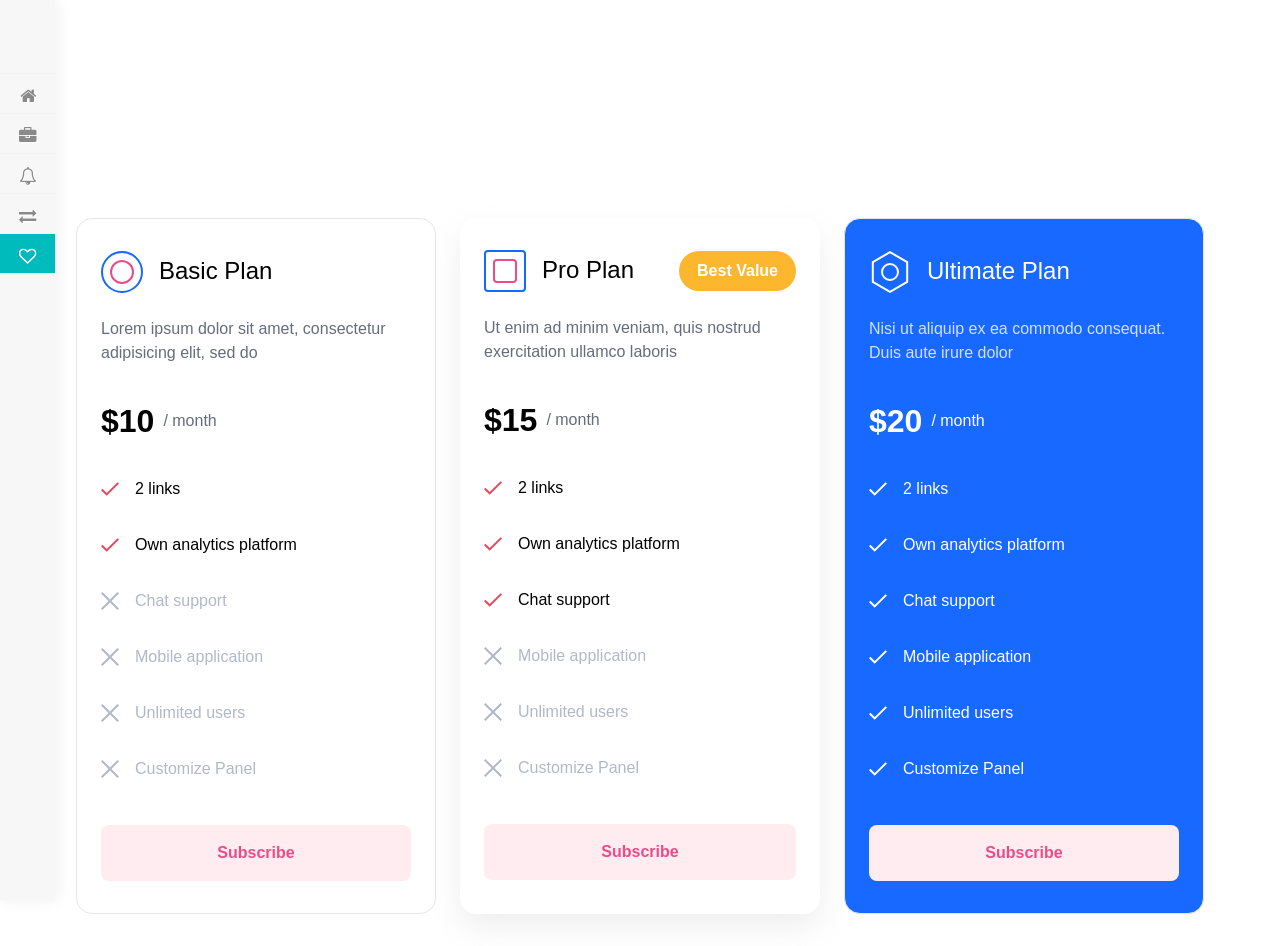
==== subscription.html @ 183d1457 "init" ====
<!DOCTYPE html><html class="menu">
<html>

<head>

<meta charset="utf-8"/>
<meta http-equiv="X-UA-Compatible" content=="IE=edge"/>
<meta name="google" value="notranslate"/>
<title>Subscription page</title>

<style>
    @import url("https://fonts.googleapis.com/css2?family=Inter:wght@400;500;600;700&display=swap");
    :root {
        --baseColor: #656c7c;
        --baseSize: 16px;
        --baseLineHeight: 1.5;
        --fontFamily: Inter, sans-serif;
        --pink: #ea4c89;
        --pinkLight: #ffecf0;
        --blue: #1769ff;
        --redTick: url("data:image/svg+xml,%3Csvg width='18' height='14' fill='none' xmlns='http://www.w3.org/2000/svg'%3E%3Cpath d='M16.552.134 5.717 10.97 1.448 6.701 0 8.149l5.717 5.717L18 1.583 16.552.134Z' fill='%23EA455F'/%3E%3C/svg%3E%0A");
        --whiteTick: url("data:image/svg+xml,%3Csvg width='18' height='14' fill='none' xmlns='http://www.w3.org/2000/svg'%3E%3Cpath d='M16.552.134 5.717 10.97 1.448 6.701 0 8.149l5.717 5.717L18 1.583 16.552.134Z' fill='%23FFFFFF'/%3E%3C/svg%3E%0A");
        --close: url("data:image/svg+xml,%3Csvg width='18' height='18' fill='none' xmlns='http://www.w3.org/2000/svg'%3E%3Cpath d='M18 1.414 16.586 0 9 7.586 1.414 0 0 1.414 7.586 9 0 16.586 1.414 18 9 10.414 16.586 18 18 16.586 10.414 9 18 1.414Z' fill='%23B1B8C9'/%3E%3C/svg%3E");
        --entpIcon: url("data:image/svg+xml,%3Csvg width='42' height='42' fill='none' xmlns='http://www.w3.org/2000/svg'%3E%3Cpath d='M3.813 11.077 21 1.155l17.187 9.922v19.846L21 40.845 3.813 30.923V11.077Z' stroke='%23fff' stroke-width='2'/%3E%3Ccircle cx='21' cy='21' r='8' stroke='%23fff' stroke-width='2'/%3E%3C/svg%3E");
    }

    * {
        box-sizing: border-box;
    }

    html {
        color: var(--baseColor);
        font-family: var(--fontFamily);
        font-size: var(--baseSize);
        line-height: var(--baseLineHeight);
    }

    body {
        margin: 0;
    }

    .plans {
        width: 96%;
        max-width: 1128px;
        margin: 0 auto;
    }
    .plans__container {
        padding: 1rem 0 2rem;
    }

    .plansHero {
        text-align: center;
        padding: 5rem 0 4.5rem;
        line-height: 0.7;
    }
    .plansHero__title {
        font-weight: 700;
        font-size: 2rem;
        margin: 0 0 1rem 0;
        color: #000;
    }
    .plansHero__subtitle {
        margin: 0;
    }

    .planItem {
        --border: 1px solid #e6e6e6;
        --bgColor: #fff;
        --boxShadow: none;
        background-color: var(--bgColor);
        border: var(--border);
        border-radius: 1rem;
        box-shadow: var(--boxShadow);
        padding: 2rem 1.5rem;
        display: inline-flex;
        flex-direction: column;
    }
    .planItem__container {
        --direction: column;
        display: grid;
        grid-auto-flow: var(--direction);
        grid-auto-columns: 1fr;
        gap: 1.5rem;
    }
    .planItem .price {
        --priceMargin: 2rem 0;
    }
    .planItem--pro {
        --border: 0;
        --boxShadow: 0px 14px 30px rgba(204, 204, 204, 0.32);
    }
    .planItem--pro .label {
        --labelBg: #fdb72e;
        --labelColor: #fff;
    }
    .planItem--entp {
        --bgColor: var(--blue);
    }
    .planItem--entp .card {
        --titleColor: #fff;
        --descColor: rgb(255 255 255 / 80%);
    }
    .planItem--entp .card__icon {
        background-image: var(--entpIcon);
        background-size: cover;
    }
    .planItem--entp .price,
    .planItem--entp .featureList {
        --color: #fff;
    }
    .planItem--entp .featureList {
        --icon: var(--whiteTick);
    }
    .planItem .button {
        margin-top: auto;
    }

    .button {
        --bgColor: var(--pinkLight);
        --color: var(--pink);
        --shadowColor: rgb(234 76 137 / 30%);
        --outline: var(--pink);
        border-radius: 0.5rem;
        display: block;
        width: 100%;
        padding: 1rem 1.5rem;
        border: 0;
        line-height: inherit;
        font-family: inherit;
        font-size: 1rem;
        font-weight: 600;
        background-color: var(--bgColor);
        color: var(--color);
        cursor: pointer;
        transition: all 0.1s ease-in-out;
        -webkit-user-select: none;
        -moz-user-select: none;
        -ms-user-select: none;
        user-select: none;
    }
    .button--pink {
        --bgColor: var(--pink);
        --color: #fff;
        --shadowColor: rgb(234 76 137 / 50%);
    }
    .button--white {
        --bgColor: #fff;
        --shadowColor: rgb(255 255 255 / 30%);
        --outline: #fff;
    }
    .button:hover {
        transform: translateY(-2px);
        box-shadow: 0px 6px 10px var(--shadowColor);
    }
    .button:focus-visible {
        outline-offset: 2px;
        outline: 2px solid var(--outline);
    }

    .card {
        --titleColor: #000;
        --descColor: var(--baseColor);
    }
    .card__header {
        display: flex;
        gap: 1rem;
        align-items: center;
    }
    .card__icon {
        width: 2.625rem;
        height: 2.625rem;
    }
    .card h2 {
        color: var(--titleColor);
        font-size: 1.5rem;
        line-height: 1.2;
        font-weight: 400;
        margin: 0;
        flex-grow: 1;
    }
    .card__desc {
        margin: 1.5rem 0 0;
        color: var(--descColor);
    }

    .label {
        --labelColor: var(--baseColor);
        --labelBg: #e5e5e5;
        font-weight: 600;
        line-height: 1.25;
        font-size: 1rem;
        text-align: center;
        padding: 0.625rem 1.125rem;
        border-radius: 2rem;
        -webkit-user-select: none;
        -moz-user-select: none;
        -ms-user-select: none;
        user-select: none;
        background-color: var(--labelBg);
        color: var(--labelColor);
    }

    .price {
        --color: #000;
        --priceMargin: 0;
        display: flex;
        color: var(--color);
        align-items: center;
        gap: 0.5625rem;
        font-weight: 600;
        font-size: 2rem;
        margin: var(--priceMargin);
    }
    .price span {
        font-size: 1rem;
        font-weight: 400;
        color: var(--baseColor);
    }

    .featureList {
        --color: #000;
        --icon: var(--redTick);
        --height: 0.875rem;
        margin: 0 0 2.75rem;
        padding: 0;
        font-weight: 500;
    }
    .featureList li {
        color: var(--color);
        margin-bottom: 2rem;
        display: flex;
        align-items: center;
        gap: 1rem;
    }
    .featureList li:before {
        content: "";
        background-image: var(--icon);
        background-size: cover;
        display: block;
        width: 1.125rem;
        height: var(--height);
    }
    .featureList li:last-child {
        margin-bottom: 0;
    }
    .featureList li.disabled {
        --color: #b1b8c9;
        --height: 1.125rem;
        --icon: var(--close);
    }

    .symbol {
        --big: 2.625rem;
        --small: 1.5rem;
        --radius: 0.25rem;
        border: 2px solid var(--blue);
        width: var(--big);
        height: var(--big);
        border-radius: var(--radius);
        position: relative;
    }
    .symbol--rounded {
        --radius: 2rem;
    }
    .symbol:after {
        content: "";
        box-sizing: border-box;
        display: block;
        position: absolute;
        border: 2px solid var(--pink);
        width: var(--small);
        height: var(--small);
        border-radius: var(--radius);
        top: 50%;
        left: 50%;
        transform: translate(-50%, -50%);
    }

    @media screen and (max-width: 640px) {
        .plans {
            max-width: 480px;
            width: 90%;
        }

        .planItem__container {
            --direction: row;
        }
    }
    @media screen and (min-width: 641px) and (max-width: 768px) {
        :root {
            --baseSize: 12px;
        }
    }
    @media screen and (min-width: 769px) and (max-width: 1080px) {
        :root {
            --baseSize: 14px;
        }
    }
</style>
<script src="https://js.stripe.com/v3/"></script>

<link rel="stylesheet" type="text/css" href="css/menu.css">
<link rel="stylesheet" type="text/css" href="https://netdna.bootstrapcdn.com/font-awesome/4.0.3/css/font-awesome.css" rel="stylesheet">


</head>
<body>

    <section class="plans__container">
        <div class="plans">
            <div class="plansHero">
                <h1 class="plansHero__title" style="color: white !important">Bill24 subscription pricing.</h1>
                <p class="plansHero__subtitle">No contracts. No suprise fees.</p>
            </div>
            <!-- <form method="POST" action="/create-customer-portal-session">
                <button class="button" type="submit">Manage Customer Portal</button>
            </form>
            <br> -->
            <div class="planItem__container">
                <!--free plan starts -->
                <div class="planItem planItem--free">

                    <div class="card">
                        <div class="card__header">
                            <div class="card__icon symbol symbol--rounded"></div>
                            <h2>Basic Plan</h2>
                        </div>
                        <div class="card__desc">Lorem ipsum dolor sit amet, consectetur adipisicing elit, sed do</div>
                    </div>

                    <div class="price">$10<span>/ month</span></div>

                    <ul class="featureList">
                        <li>2 links</li>
                        <li>Own analytics platform</li>
                        <li class="disabled">Chat support</li>
                        <li class="disabled">Mobile application</li>
                        <li class="disabled">Unlimited users</li>
                        <li class="disabled">Customize Panel</li>
                    </ul>
                    <form action="/create-checkout-session" method="POST">
                        <!-- Add a hidden field with the lookup_key of your Price -->
                        <input type="hidden" name="lookup_key" value="basic_monthly" />
                        <button class="button" id="checkout-and-portal-button" type="submit">Subscribe</button>
                      </form>
                </div>
                <!--free plan ends -->

                <!--pro plan starts -->
                <div class="planItem planItem--pro">
                    <div class="card">
                        <div class="card__header">
                            <div class="card__icon symbol"></div>
                            <h2>Pro Plan</h2>
                            <div class="card__label label">Best Value</div>
                        </div>
                        <div class="card__desc">Ut enim ad minim veniam, quis nostrud exercitation ullamco laboris</div>
                    </div>

                    <div class="price">$15<span>/ month</span></div>

                    <ul class="featureList">
                        <li>2 links</li>
                        <li>Own analytics platform</li>
                        <li>Chat support</li>
                        <li class="disabled">Mobile application</li>
                        <li class="disabled">Unlimited users</li>
                        <li class="disabled">Customize Panel</li>
                    </ul>
                    <form action="/create-checkout-session" method="POST">
                        <!-- Add a hidden field with the lookup_key of your Price -->
                        <input type="hidden" name="lookup_key" value="pro_monthly" />
                        <button class="button" id="checkout-and-portal-button" type="submit">Subscribe</button>
                    </form>
<!--                    <button class="button button&#45;&#45;pink">Subscirbe</button>-->
                </div>
                <!--pro plan ends -->

                <!--entp plan starts -->
                <div class="planItem planItem--entp">
                    <div class="card">
                        <div class="card__header">
                            <div class="card__icon"></div>
                            <h2>Ultimate Plan</h2>
                        </div>
                        <div class="card__desc">Nisi ut aliquip ex ea commodo consequat. Duis aute irure dolor</div>
                    </div>

                    <div class="price">$20<span style="color: #ffffff">/ month</span></div>

                    <ul class="featureList">
                        <li>2 links</li>
                        <li>Own analytics platform</li>
                        <li>Chat support</li>
                        <li>Mobile application</li>
                        <li>Unlimited users</li>
                        <li>Customize Panel</li>
                    </ul>
                    <form action="/create-checkout-session" method="POST">
                        <!-- Add a hidden field with the lookup_key of your Price -->
                        <input type="hidden" name="lookup_key" value="ultimate_monthly" />
                        <button class="button" id="checkout-and-portal-button" type="submit">Subscribe</button>
                    </form>
<!--                    <button class="button button&#45;&#45;white">Subscribe</button>-->
                </div>
                <!--entp plan ends -->

            </div>
        </div>
    </section>

</div><nav class="main-menu">


  
 <div>
    <a class="logo" href="http://startific.com">
    </a> 
  </div> 
<div class="settings"></div>
<div class="scrollbar" id="style-1">
      
<ul>
  
<li>                                   
<a href="./index.html">
<i class="fa fa-home fa-lg"></i>
<span class="nav-text">Home</span>
</a>
</li>   
    
<li>                                 
    <a href="./new-business.html">
    <i class="fa fa-briefcase fa-lg"></i>
    <span class="nav-text">New Business</span>
    </a>
    </li>   
    
        
    <li>                                 
    <a href="./notification.html">
    <i class="fa fa-bell-o fa-lg"></i>
    <span class="nav-text">Notifications</span>
    </a>
    </li>
    
    <li>                                 
        <a href="./transaction.html">
        <i class="fa fa-exchange fa-lg"></i>
        <span class="nav-text">Report</span>
        </a>
        </li>   
  
  


 
<form action="/subscription.html" method="post">
    <li class="active">
        <a href="./subscription.html">
        <i class="fa fa-heart-o fa-lg"></i>
        <span class="nav-text">Pricing</span>          
        <span class="share"> 
        
        
        <div class="addthis_default_style addthis_32x32_style">
          
        <div style="position:absolute;
        margin-left: 56px;top:3px;"> 
        </li>
</form>
</ul>
        </nav>
</body>
</html>
---- css/menu.css ----
body
{
  margin:0px;
  padding:0px;
	font-family: "Open Sans", arial;
	background:url('https://static.tumblr.com/94eb957a00fd03c0c2f7d26decd71578/u1rhacw/osAmyyh1q/tumblr_static_tumblr_static_gaussian_blur_gradient_desktop_1680x943_wallpaper-393751.jpg');
	color:#fff;
	font-weight:300;

}


@import url(//netdna.bootstrapcdn.com/font-awesome/4.0.3/css/font-awesome.css);
@import url(https://fonts.googleapis.com/css?family=Titillium+Web:300);

.logo{
  
}

.settings {
  
  height:73px; 
  float:left;
  background:url( https://s3.postimg.org/bqfooag4z/startific.jpg);
  background-repeat:no-repeat;
  width:250px;
  margin:0px;
 text-align: center;
font-size:20px;
font-family: 'Strait', sans-serif;

}






/* ScrolBar  */
.scrollbar
{

height: 90%;
width: 100%;
overflow-y: hidden;
overflow-x: hidden;
}

.scrollbar:hover
{

height: 90%;
width: 100%;
overflow-y: scroll;
overflow-x: hidden;
}

/* Scrollbar Style */ 



#style-1::-webkit-scrollbar-track
{
border-radius: 2px;
}

#style-1::-webkit-scrollbar
{
width: 5px;
background-color: #F7F7F7;
}

#style-1::-webkit-scrollbar-thumb
{
border-radius: 10px;
-webkit-box-shadow: inset 0 0 6px rgba(0,0,0,.3);
background-color: #BFBFBF;
}
/* Scrollbar End */ 




.fa-lg {
font-size: 1em;
  
}
.fa {
position: relative;
display: table-cell;
width: 55px;
height: 36px;
text-align: center;
top:12px; 
font-size:20px;

}



.main-menu:hover, nav.main-menu.expanded {
width:250px;
overflow:hidden;
opacity:1;

}

.main-menu {
background:#F7F7F7;
position:absolute;
top:0;
bottom:0;
height:100%;
left:0;
width:55px;
overflow:hidden;
-webkit-transition:width .2s linear;
transition:width .2s linear;
-webkit-transform:translateZ(0) scale(1,1);
box-shadow: 1px 0 15px rgba(0, 0, 0, 0.07);
  opacity:1;
}

.main-menu>ul {
margin:7px 0;

}

.main-menu li {
position:relative;
display:block;
width:250px;
  


}

.main-menu li>a {
position:relative;
width:255px;
display:table;
border-collapse:collapse;
border-spacing:0;
color:#8a8a8a;
font-size: 13px;
text-decoration:none;
-webkit-transform:translateZ(0) scale(1,1);
-webkit-transition:all .14s linear;
transition:all .14s linear;
font-family: 'Strait', sans-serif;
border-top:1px solid #f2f2f2;

text-shadow: 1px 1px 1px  #fff;  
}



.main-menu .nav-icon {
  
position:relative;
display:table-cell;
width:55px;
height:36px;
text-align:center;
vertical-align:middle;
font-size:18px;

}

.main-menu .nav-text  {
   
position:relative;
display:table-cell;
vertical-align:middle;
width:190px;
font-family: 'Titillium Web', sans-serif;
}

.main-menu .share {
}



.main-menu .fb-like {

left: 180px;
position:absolute;
top: 15px;
}

.main-menu>ul.logout {
position:absolute;
left:0;
bottom:0;
  
}

.no-touch .scrollable.hover {
overflow-y:hidden;

}

.no-touch .scrollable.hover:hover {
overflow-y:auto;
overflow:visible;
  
}


/* Logo Hover Property */


.settings:hover, settings:focus {   
  background:url( https://s17.postimg.org/74cl7s05b/logo_hover.jpg);
  -webkit-transition: all 0.2s ease-in-out, width 0, height 0, top 0, left 0;
-moz-transition: all 0.2s ease-in-out, width 0, height 0, top 0, left 0;
-o-transition: all 0.2s ease-in-out, width 0, height 0, top 0, left 0;
transition: all 0.2s ease-in-out, width 0, height 0, top 0, left 0; 
}

.settings:active, settings:focus {   
  background:url( https://s3.postimg.org/bqfooag4z/startific.jpg);
  -webkit-transition: all 0.1s ease-in-out, width 0, height 0, top 0, left 0;
-moz-transition: all 0.1s ease-in-out, width 0, height 0, top 0, left 0;
-o-transition: all 0.1s ease-in-out, width 0, height 0, top 0, left 0;
transition: all 0.1s ease-in-out, width 0, height 0, top 0, left 0; 
}


a:hover,a:focus {
text-decoration:none;
border-left:0px solid #F7F7F7;



}

nav {
-webkit-user-select:none;
-moz-user-select:none;
-ms-user-select:none;
-o-user-select:none;
user-select:none;
  
}

nav ul,nav li {
outline:0;
margin:0;
padding:0;
text-transform: uppercase;
}




/* Darker element side menu Start*/


.darkerli
{
background-color:#ededed;
text-transform:capitalize;  
}

.darkerlishadow
{
background-color:#ededed;
text-transform:capitalize;  
-webkit-box-shadow: inset 0px 5px 5px -4px rgba(50, 50, 50, 0.55);
-moz-box-shadow:    inset 0px 5px 5px -4px rgba(50, 50, 50, 0.55);
box-shadow:         inset 0px 5px 5px -4px rgba(50, 50, 50, 0.55);
}


.darkerlishadowdown
{
background-color:#ededed;
text-transform:capitalize;  
-webkit-box-shadow: inset 0px -4px 5px -4px rgba(50, 50, 50, 0.55);
-moz-box-shadow:    inset 0px -4px 5px -4px rgba(50, 50, 50, 0.55);
box-shadow:         inset 0px -4px 5px -4px rgba(50, 50, 50, 0.55);
}

/* Darker element side menu End*/




.main-menu li:hover>a,nav.main-menu li.active>a,.dropdown-menu>li>a:hover,.dropdown-menu>li>a:focus,.dropdown-menu>.active>a,.dropdown-menu>.active>a:hover,.dropdown-menu>.active>a:focus,.no-touch .dashboard-page nav.dashboard-menu ul li:hover a,.dashboard-page nav.dashboard-menu ul li.active a {
color:#fff;
background-color:#00bbbb;
text-shadow: 0px 0px 0px; 
}
.area {
float: left;
background: #e2e2e2;
width: 100%;
height: 100%;
}
@font-face {
  font-family: 'Titillium Web';
  font-style: normal;
  font-weight: 300;
  src: local('Titillium WebLight'), local('TitilliumWeb-Light'), url(http://themes.googleusercontent.com/static/fonts/titilliumweb/v2/anMUvcNT0H1YN4FII8wpr24bNCNEoFTpS2BTjF6FB5E.woff) format('woff');
}
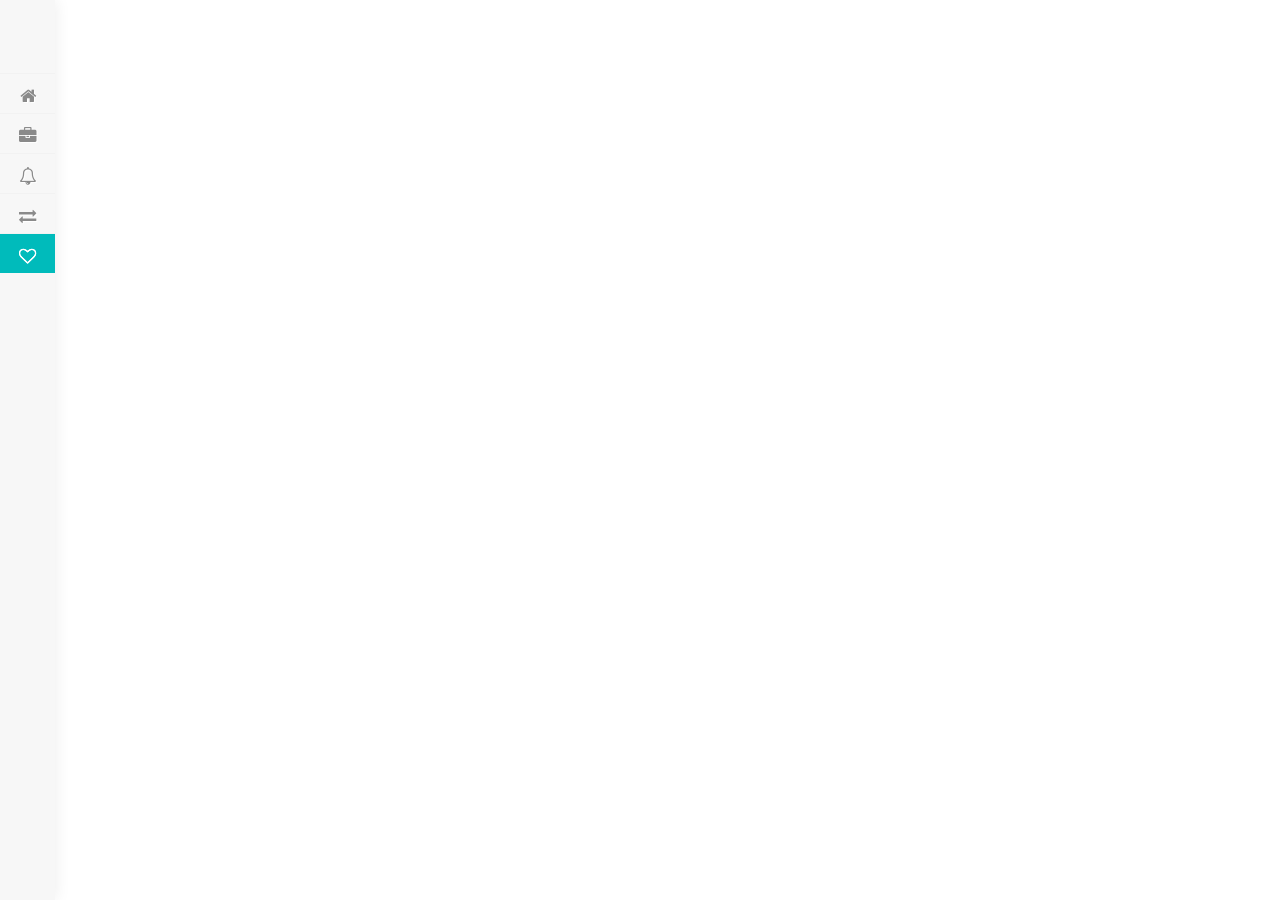
==== commit ffae03b1: "Fetch subscription from kill bill api" ====
--- a/subscription.html
+++ b/subscription.html
@@ -298,6 +298,7 @@
     }
 </style>
 <script src="https://js.stripe.com/v3/"></script>
+<script src="js/subscription.js"></script>
 
 <link rel="stylesheet" type="text/css" href="css/menu.css">
 <link rel="stylesheet" type="text/css" href="https://netdna.bootstrapcdn.com/font-awesome/4.0.3/css/font-awesome.css" rel="stylesheet">
@@ -316,38 +317,12 @@
                 <button class="button" type="submit">Manage Customer Portal</button>
             </form>
             <br> -->
-            <div class="planItem__container">
-                <!--free plan starts -->
-                <div class="planItem planItem--free">
-
-                    <div class="card">
-                        <div class="card__header">
-                            <div class="card__icon symbol symbol--rounded"></div>
-                            <h2>Basic Plan</h2>
-                        </div>
-                        <div class="card__desc">Lorem ipsum dolor sit amet, consectetur adipisicing elit, sed do</div>
-                    </div>
-
-                    <div class="price">$10<span>/ month</span></div>
-
-                    <ul class="featureList">
-                        <li>2 links</li>
-                        <li>Own analytics platform</li>
-                        <li class="disabled">Chat support</li>
-                        <li class="disabled">Mobile application</li>
-                        <li class="disabled">Unlimited users</li>
-                        <li class="disabled">Customize Panel</li>
-                    </ul>
-                    <form action="/create-checkout-session" method="POST">
-                        <!-- Add a hidden field with the lookup_key of your Price -->
-                        <input type="hidden" name="lookup_key" value="basic_monthly" />
-                        <button class="button" id="checkout-and-portal-button" type="submit">Subscribe</button>
-                      </form>
-                </div>
+            <div class="planItem__container" id="planItem__container">
+                
                 <!--free plan ends -->
 
-                <!--pro plan starts -->
-                <div class="planItem planItem--pro">
+                <!-- pro plan starts -->
+                <!-- <div class="planItem planItem--pro">
                     <div class="card">
                         <div class="card__header">
                             <div class="card__icon symbol"></div>
@@ -368,16 +343,14 @@
                         <li class="disabled">Customize Panel</li>
                     </ul>
                     <form action="/create-checkout-session" method="POST">
-                        <!-- Add a hidden field with the lookup_key of your Price -->
                         <input type="hidden" name="lookup_key" value="pro_monthly" />
                         <button class="button" id="checkout-and-portal-button" type="submit">Subscribe</button>
                     </form>
-<!--                    <button class="button button&#45;&#45;pink">Subscirbe</button>-->
-                </div>
+                </div> -->
                 <!--pro plan ends -->
 
                 <!--entp plan starts -->
-                <div class="planItem planItem--entp">
+                <!-- <div class="planItem planItem--entp">
                     <div class="card">
                         <div class="card__header">
                             <div class="card__icon"></div>
@@ -397,12 +370,10 @@
                         <li>Customize Panel</li>
                     </ul>
                     <form action="/create-checkout-session" method="POST">
-                        <!-- Add a hidden field with the lookup_key of your Price -->
                         <input type="hidden" name="lookup_key" value="ultimate_monthly" />
                         <button class="button" id="checkout-and-portal-button" type="submit">Subscribe</button>
                     </form>
-<!--                    <button class="button button&#45;&#45;white">Subscribe</button>-->
-                </div>
+                </div> -->
                 <!--entp plan ends -->
 
             </div>
@@ -447,7 +418,7 @@
     <li>                                 
         <a href="./transaction.html">
         <i class="fa fa-exchange fa-lg"></i>
-        <span class="nav-text">Report</span>
+        <span class="nav-text">Transactions</span>
         </a>
         </li>   
   
